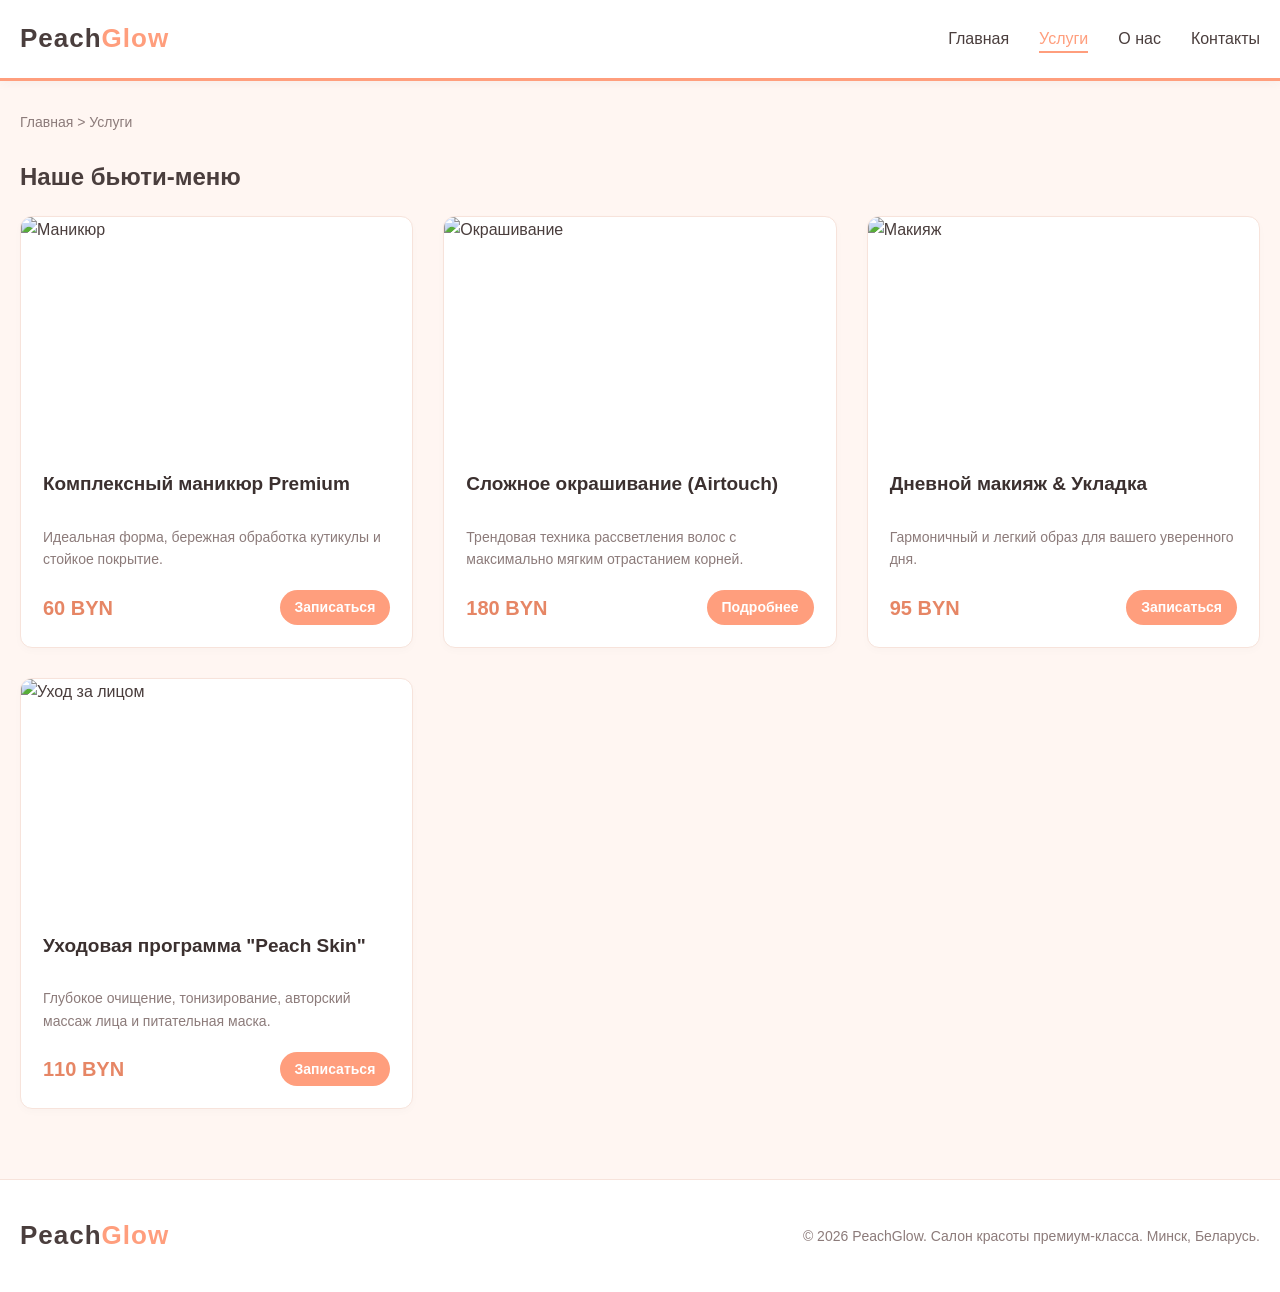
==== catalog.html @ 8e9a9c20 "Add files via upload" ====
<!DOCTYPE html>
<html lang="ru">
<head>
    <meta charset="UTF-8">
    <meta name="viewport" content="width=device-width, initial-scale=1.0">
    <title>Услуги | PeachGlow — Салон красоты</title>
    <link rel="stylesheet" href="style.css">
</head>
<body>

    <header>
        <div class="header-container">
            <div class="logo"><a href="index.html">Peach<span>Glow</span></a></div>
            <button class="mobile-menu-toggle" onclick="toggleMenu()">☰</button>
            <ul class="nav-links" id="navLinks">
                <li><a href="index.html">Главная</a></li>
                <li><a href="catalog.html" class="active">Услуги</a></li>
                <li><a href="about.html">О нас</a></li>
                <li><a href="contact.html">Контакты</a></li>
            </ul>
        </div>
    </header>

    <main>
        <nav class="breadcrumbs">
            <a href="index.html">Главная</a> &gt; <span>Услуги</span>
        </nav>
        
        <h2>Наше бьюти-меню</h2>
        <div class="grid-container">
            <div class="product-card">
                <img src="https://images.unsplash.com/photo-1632345031435-8797b2d58045?auto=format&fit=crop&w=500&q=80" alt="Маникюр" class="product-img">
                <div class="product-info">
                    <h3 class="product-title">Комплексный маникюр Premium</h3>
                    <p class="product-desc">Идеальная форма, бережная обработка кутикулы и стойкое покрытие.</p>
                    <div class="product-footer">
                        <span class="product-price">60 BYN</span>
                        <a href="contact.html?service=Комплексный маникюр Premium" class="btn" style="padding: 6px 15px; font-size: 14px;">Записаться</a>
                    </div>
                </div>
            </div>

            <div class="product-card">
                <img src="https://images.unsplash.com/photo-1562322140-8baeececf3df?auto=format&fit=crop&w=500&q=80" alt="Окрашивание" class="product-img">
                <div class="product-info">
                    <h3 class="product-title">Сложное окрашивание (Airtouch)</h3>
                    <p class="product-desc">Трендовая техника рассветления волос с максимально мягким отрастанием корней.</p>
                    <div class="product-footer">
                        <span class="product-price">180 BYN</span>
                        <a href="product.html" class="btn" style="padding: 6px 15px; font-size: 14px;">Подробнее</a>
                    </div>
                </div>
            </div>

            <div class="product-card">
                <img src="https://images.unsplash.com/photo-1487412720507-e7ab37603c6f?auto=format&fit=crop&w=500&q=80" alt="Макияж" class="product-img">
                <div class="product-info">
                    <h3 class="product-title">Дневной макияж & Укладка</h3>
                    <p class="product-desc">Гармоничный и легкий образ для вашего уверенного дня.</p>
                    <div class="product-footer">
                        <span class="product-price">95 BYN</span>
                        <a href="contact.html?service=Дневной макияж и укладка" class="btn" style="padding: 6px 15px; font-size: 14px;">Записаться</a>
                    </div>
                </div>
            </div>

            <div class="product-card">
                <img src="https://images.unsplash.com/photo-1512290923902-8a9f81dc236c?auto=format&fit=crop&w=500&q=80" alt="Уход за лицом" class="product-img">
                <div class="product-info">
                    <h3 class="product-title">Уходовая программа "Peach Skin"</h3>
                    <p class="product-desc">Глубокое очищение, тонизирование, авторский массаж лица и питательная маска.</p>
                    <div class="product-footer">
                        <span class="product-price">110 BYN</span>
                        <a href="contact.html?service=Программа ухода Peach Skin" class="btn" style="padding: 6px 15px; font-size: 14px;">Записаться</a>
                    </div>
                </div>
            </div>
        </div>
    </main>

    <footer>
        <div class="footer-container">
            <div class="logo"><a href="index.html">Peach<span>Glow</span></a></div>
            <div class="footer-info">
                &copy; 2026 PeachGlow. Салон красоты премиум-класса. Минск, Беларусь.
            </div>
        </div>
    </footer>

    <script src="script.js"></script>
</body>
</html>
---- style.css ----
/* Единая стилистика бьюти-салона в персиковых оттенках */
:root {
    --bg-color: #fff6f2;        /* Мягкий нежно-персиковый фон */
    --card-bg: #ffffff;         /* Белоснежный для контраста блоков */
    --text-primary: #4a3e3d;    /* Мягкий кофейно-серый для текста */
    --text-muted: #8c7b7a;      /* Приглушенный тон */
    --accent: #ff9e7d;          /* Насыщенный персиковый/коралловый акцент */
    --accent-hover: #e68665;    /* Темный персик для наведения */
    --border-color: #f7e3db;    /* Пастельные границы */
    --font-family: 'Lucida Sans', 'Lucida Grande', 'Lucida Sans Unicode', Geneva, Verdana, sans-serif;
}

*, *::before, *::after {
    box-sizing: border-box;
}

body {
    margin: 0;
    padding: 0;
    background-color: var(--bg-color);
    color: var(--text-primary);
    font-family: var(--font-family);
    line-height: 1.6;
    display: flex;
    flex-direction: column;
    min-height: 100vh;
}

a {
    color: inherit;
    text-decoration: none;
    transition: color 0.2s;
}

a:hover {
    color: var(--accent);
}

/* Хедер */
header {
    background-color: #ffffff;
    border-bottom: 3px solid var(--accent);
    position: sticky;
    top: 0;
    z-index: 1000;
    box-shadow: 0 2px 10px rgba(74, 62, 61, 0.05);
}

.header-container {
    max-width: 1440px;
    margin: 0 auto;
    padding: 18px 20px;
    display: flex;
    justify-content: space-between;
    align-items: center;
}

.logo {
    font-size: 26px;
    font-weight: bold;
    letter-spacing: 1px;
}

.logo span {
    color: var(--accent);
}

.nav-links {
    display: flex;
    list-style: none;
    margin: 0;
    padding: 0;
    gap: 30px;
}

.nav-links a {
    font-weight: 500;
}

.nav-links a.active {
    color: var(--accent);
    border-bottom: 2px solid var(--accent);
    padding-bottom: 4px;
}

.mobile-menu-toggle {
    display: none;
    background: none;
    border: none;
    color: var(--text-primary);
    font-size: 24px;
    cursor: pointer;
}

/* Мейн */
main {
    flex: 1;
    max-width: 1440px;
    width: 100%;
    margin: 0 auto;
    padding: 30px 20px;
}

/* Хлебные крошки */
.breadcrumbs {
    margin-bottom: 25px;
    font-size: 14px;
    color: var(--text-muted);
}

/* Баннер на главной */
.banner {
    background: linear-gradient(135deg, #fffcfb 0%, #fceae2 100%);
    border-radius: 12px;
    padding: 70px 50px;
    margin-bottom: 45px;
    border-left: 6px solid var(--accent);
    box-shadow: 0 4px 15px rgba(230, 134, 101, 0.05);
}

.banner h1 {
    font-size: 38px;
    margin: 0 0 15px 0;
    color: #3b302f;
}

.banner p {
    font-size: 18px;
    color: var(--text-muted);
    margin-bottom: 30px;
    max-width: 700px;
}

.btn {
    display: inline-block;
    background-color: var(--accent);
    color: #fff;
    padding: 12px 30px;
    border-radius: 25px; /* Скругленные "бьюти" кнопки */
    font-weight: bold;
    border: none;
    cursor: pointer;
    transition: background-color 0.2s, transform 0.1s;
    text-align: center;
}

.btn:hover {
    background-color: var(--accent-hover);
    color: #fff;
    transform: translateY(-1px);
}

/* Сетка карточек */
.grid-container {
    display: grid;
    grid-template-columns: repeat(auto-fill, minmax(300px, 1fr));
    gap: 30px;
    margin-bottom: 40px;
}

.product-card {
    background-color: var(--card-bg);
    border: 1px solid var(--border-color);
    border-radius: 12px;
    overflow: hidden;
    transition: transform 0.2s, box-shadow 0.2s;
    display: flex;
    flex-direction: column;
    box-shadow: 0 3px 8px rgba(0,0,0,0.02);
}

.product-card:hover {
    transform: translateY(-5px);
    box-shadow: 0 10px 20px rgba(230, 134, 101, 0.1);
}

.product-img {
    width: 100%;
    height: 230px;
    object-fit: cover;
}

.product-info {
    padding: 22px;
    flex: 1;
    display: flex;
    flex-direction: column;
}

.product-title {
    font-size: 19px;
    margin: 0 0 12px 0;
    color: #3b302f;
}

.product-desc {
    font-size: 14px;
    color: var(--text-muted);
    margin-bottom: 20px;
    flex: 1;
}

.product-footer {
    display: flex;
    justify-content: space-between;
    align-items: center;
}

.product-price {
    font-size: 20px;
    font-weight: bold;
    color: var(--accent-hover);
}

/* Одиночная страница бьюти-услуги */
.product-single {
    display: grid;
    grid-template-columns: 1fr 1fr;
    gap: 50px;
    background-color: var(--card-bg);
    padding: 30px;
    border-radius: 12px;
    border: 1px solid var(--border-color);
}

.product-gallery {
    height: 420px;
    border-radius: 8px;
    overflow: hidden;
}

/* Форма */
.form-container, .text-section {
    max-width: 650px;
    margin: 0 auto;
    background-color: var(--card-bg);
    padding: 35px;
    border-radius: 12px;
    border: 1px solid var(--border-color);
    box-shadow: 0 4px 12px rgba(0,0,0,0.02);
}

.form-group {
    margin-bottom: 22px;
}

.form-group label {
    display: block;
    margin-bottom: 8px;
    font-weight: 500;
}

.form-control {
    width: 100%;
    padding: 12px 15px;
    background-color: #fffbf9;
    border: 1px solid var(--border-color);
    color: var(--text-primary);
    border-radius: 6px;
    font-family: inherit;
}

.form-control:focus {
    outline: none;
    border-color: var(--accent);
    background-color: #fff;
}

/* Футер */
footer {
    background-color: #ffffff;
    border-top: 1px solid var(--border-color);
    padding: 35px 20px;
    margin-top: auto;
}

.footer-container {
    max-width: 1440px;
    margin: 0 auto;
    display: flex;
    justify-content: space-between;
    align-items: center;
    flex-wrap: wrap;
    gap: 20px;
}

.footer-info {
    color: var(--text-muted);
    font-size: 14px;
}

/* Адаптивная верстка (Мобилки 360px) */
@media (max-width: 768px) {
    .nav-links {
        display: none;
    }
    
    .mobile-menu-toggle {
        display: block;
    }
    
    .header-container {
        padding: 12px 15px;
    }
    
    .banner {
        padding: 35px 20px;
    }
    
    .banner h1 {
        font-size: 26px;
    }
    
    .product-single {
        grid-template-columns: 1fr;
        gap: 25px;
        padding: 15px;
    }
    
    .product-gallery {
        height: 260px;
    }
    
    .footer-container {
        flex-direction: column;
        text-align: center;
    }
}
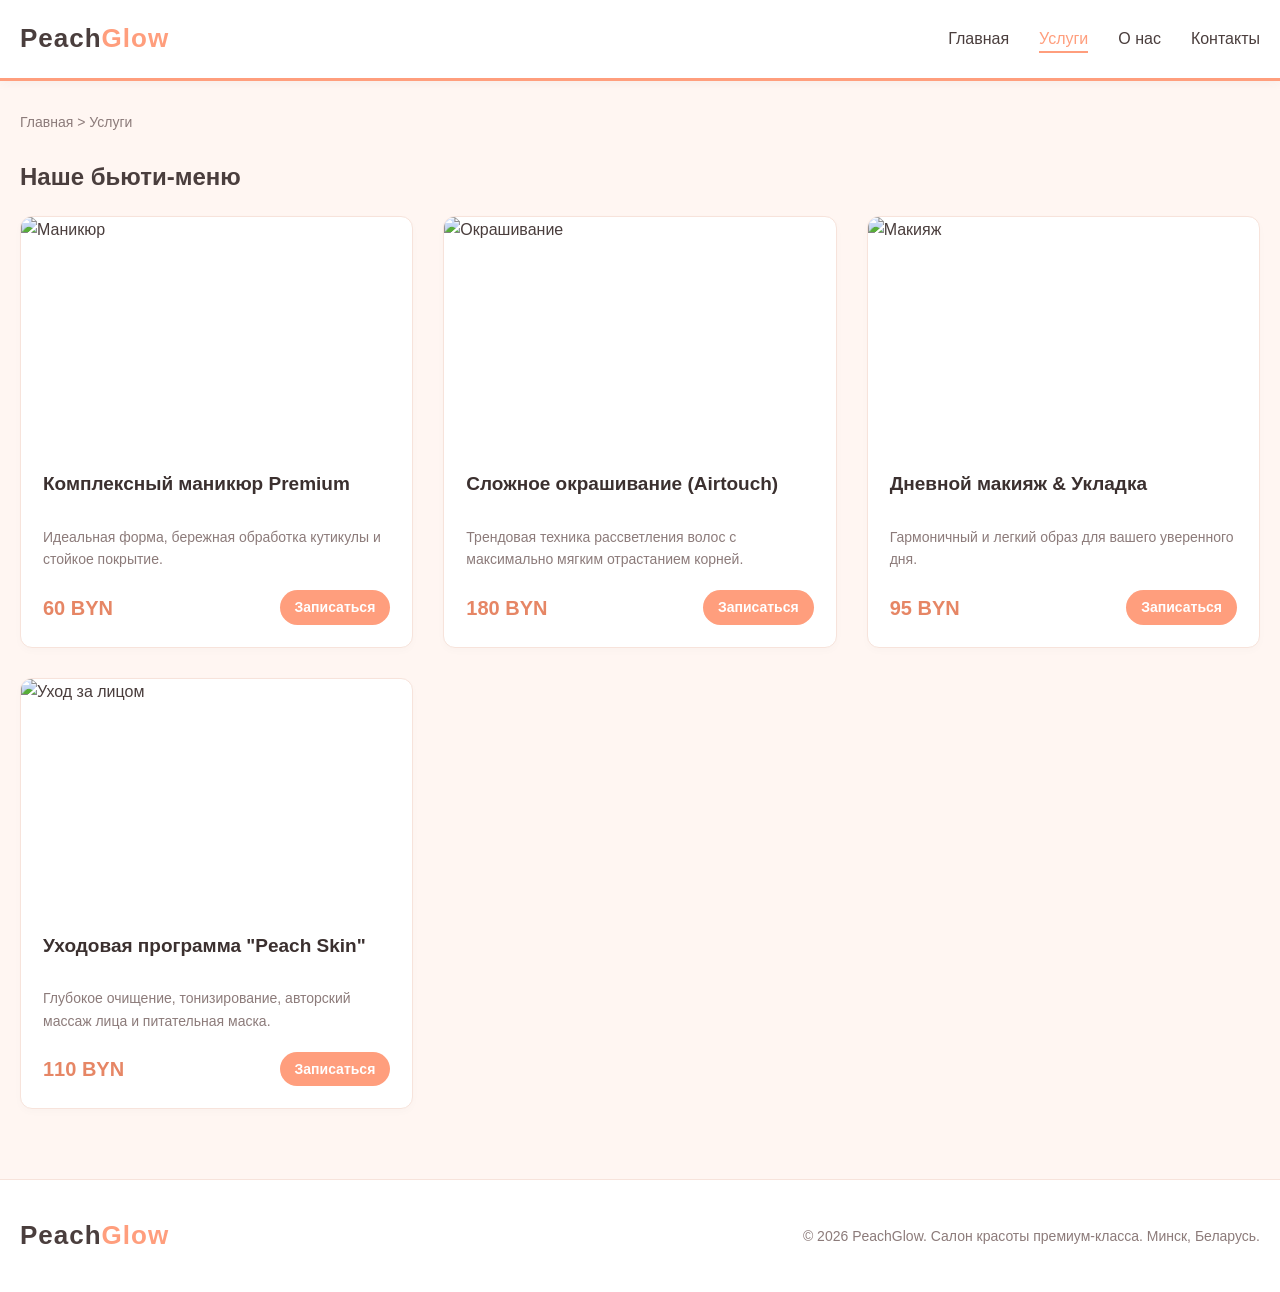
==== commit b64abd43: "Update catalog.html" ====
--- a/catalog.html
+++ b/catalog.html
@@ -28,8 +28,9 @@
         
         <h2>Наше бьюти-меню</h2>
         <div class="grid-container">
+            <!-- Карточка 1: Маникюр (Ссылка на фото исправлена) -->
             <div class="product-card">
-                <img src="https://images.unsplash.com/photo-1632345031435-8797b2d58045?auto=format&fit=crop&w=500&q=80" alt="Маникюр" class="product-img">
+                <img src="https://images.unsplash.com/photo-1604654894610-df490651e56c?auto=format&fit=crop&w=500&q=80" alt="Маникюр" class="product-img">
                 <div class="product-info">
                     <h3 class="product-title">Комплексный маникюр Premium</h3>
                     <p class="product-desc">Идеальная форма, бережная обработка кутикулы и стойкое покрытие.</p>
@@ -40,6 +41,7 @@
                 </div>
             </div>
 
+            <!-- Карточка 2: Сложное окрашивание (Кнопка изменена на Записаться) -->
             <div class="product-card">
                 <img src="https://images.unsplash.com/photo-1562322140-8baeececf3df?auto=format&fit=crop&w=500&q=80" alt="Окрашивание" class="product-img">
                 <div class="product-info">
@@ -47,11 +49,12 @@
                     <p class="product-desc">Трендовая техника рассветления волос с максимально мягким отрастанием корней.</p>
                     <div class="product-footer">
                         <span class="product-price">180 BYN</span>
-                        <a href="product.html" class="btn" style="padding: 6px 15px; font-size: 14px;">Подробнее</a>
+                        <a href="contact.html?service=Сложное окрашивание Airtouch" class="btn" style="padding: 6px 15px; font-size: 14px;">Записаться</a>
                     </div>
                 </div>
             </div>
 
+            <!-- Карточка 3: Макияж -->
             <div class="product-card">
                 <img src="https://images.unsplash.com/photo-1487412720507-e7ab37603c6f?auto=format&fit=crop&w=500&q=80" alt="Макияж" class="product-img">
                 <div class="product-info">
@@ -64,6 +67,7 @@
                 </div>
             </div>
 
+            <!-- Карточка 4: Уход за лицом -->
             <div class="product-card">
                 <img src="https://images.unsplash.com/photo-1512290923902-8a9f81dc236c?auto=format&fit=crop&w=500&q=80" alt="Уход за лицом" class="product-img">
                 <div class="product-info">
@@ -89,4 +93,4 @@
 
     <script src="script.js"></script>
 </body>
-</html>+</html>
